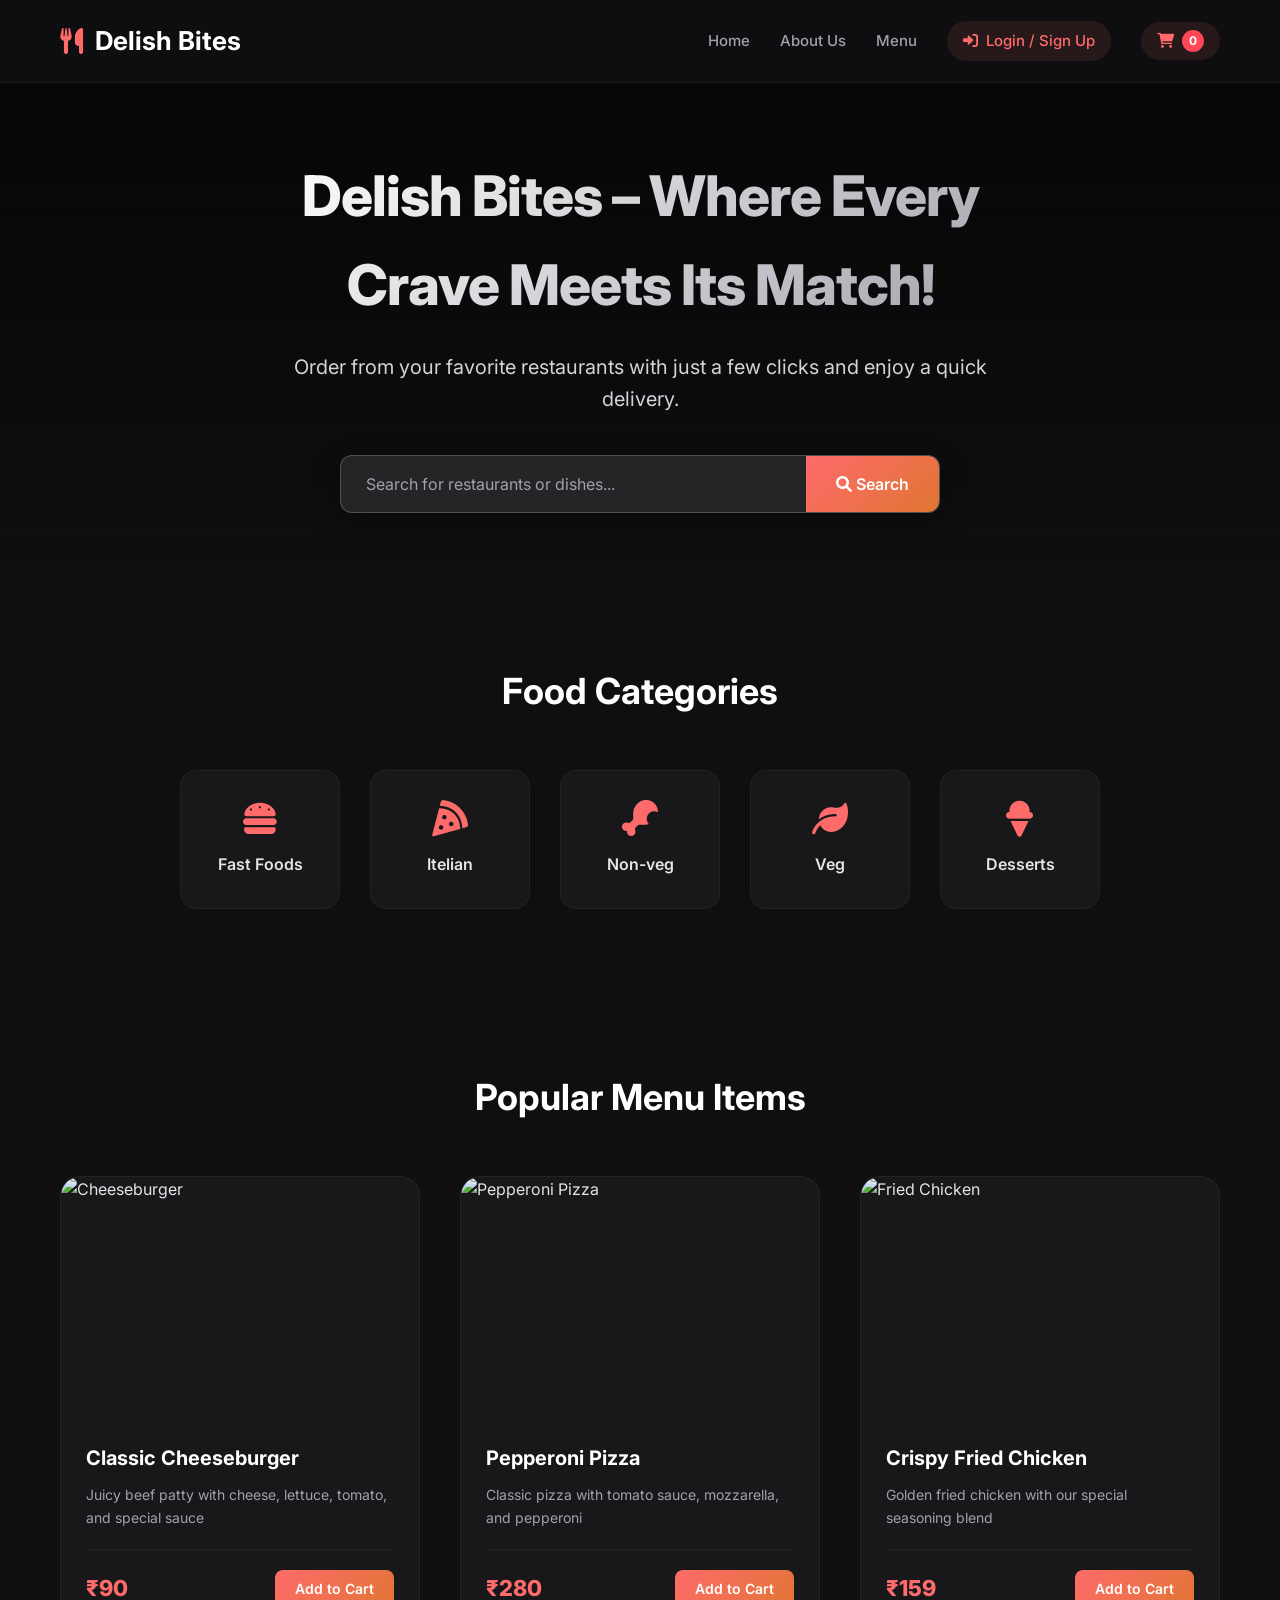
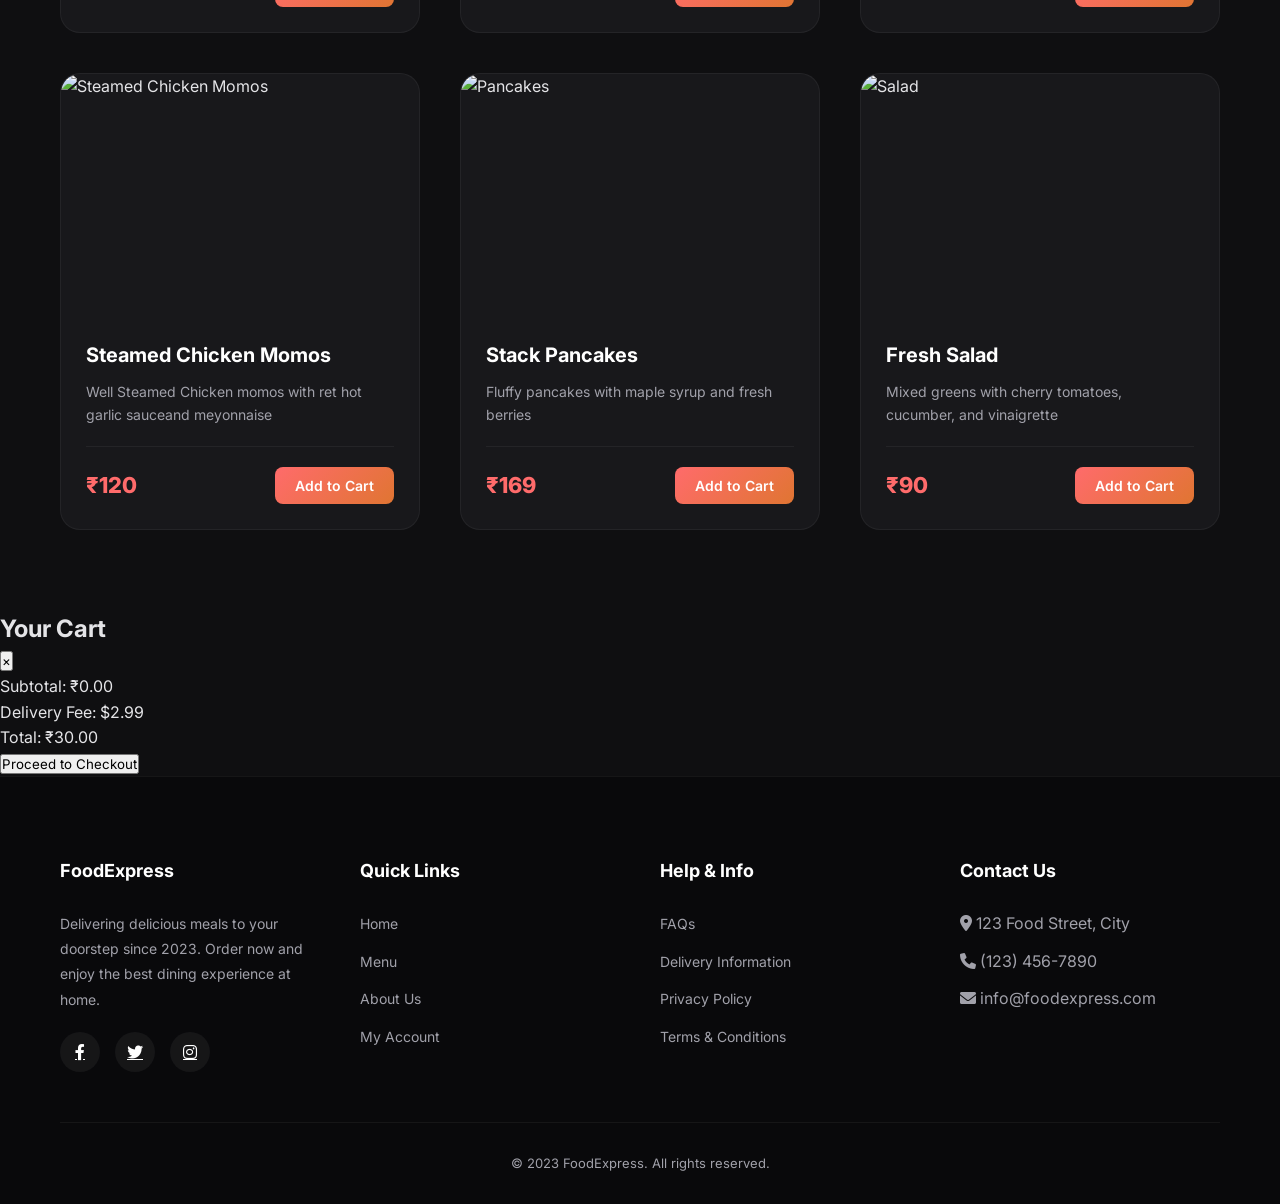
==== FoodDeliverySystem/index.html @ 758b2f8a "Add files via upload" ====
<!DOCTYPE html>
<html lang="en">
<head>
    <meta charset="UTF-8">
    <meta name="viewport" content="width=device-width, initial-scale=1.0">
    <title>Delish Bites – Where Every Crave Meets Its Match!</title>
    <link rel="stylesheet" href="https://cdnjs.cloudflare.com/ajax/libs/font-awesome/6.0.0-beta3/css/all.min.css">
    <link rel="stylesheet" href="styles.css">
</head>
<body>
    <!-- Header -->
    <header>
        <div class="container header-container">
            <div class="logo">
                <i class="fas fa-utensils"></i>
                <span>Delish Bites</span>
            </div>
            <nav>
                <ul>
                    <li><a href="index.html">Home</a></li>
                    <li><a href="home.html">About Us</a></li>
                    <li><a href="menu.html" class="active">Menu</a></li>
                    <li>
                        <a href="sign.html" class="cart-icon" id="cart-icon">
                            <i class="fas fa-user-alt"></i>        
                            Sign Up
                        </a>
                    </li>
                    <li>
                        <a href="cart.html" class="cart-icon" id="cart-icon">
                            <i class="fas fa-shopping-cart"></i>
                            <span class="cart-count" id="cart-count">0</span>
                        </a>
                    </li>
                </ul>
                
</nav>
        </div>
    </header>


    <section class="hero">
        <div class="container">
            <div class="hero-content">
                <h1>Delish Bites – Where Every Crave Meets Its Match!</h1>
                <p>Order from your favorite restaurants with just a few clicks and enjoy a quick delivery.</p>
                <div class="search-bar">
                    <input type="text" placeholder="Search for restaurants or dishes...">
                    <button><i class="fas fa-search"></i> Search</button>
                </div>
            </div>
        </div>
    </section>


    <section class="categories">
        <div class="container">
            <h2 class="section-title">Food Categories</h2>
            <div class="category-list">
                <div class="category-card">
                    <i class="fas fa-hamburger"></i>
                    <h3>Fast Foods</h3>
                </div>
                <div class="category-card">
                    <i class="fas fa-pizza-slice"></i>
                    <h3>Itelian</h3>
                </div>
                <div class="category-card">
                    <i class="fas fa-drumstick-bite"></i>
                    <h3>Non-veg</h3>
                </div>
                <div class="category-card">
                    <i class="fas fa-leaf"></i>
                    <h3>Veg</h3>
                </div>
                <div class="category-card">
                    <i class="fas fa-ice-cream"></i>
                    <h3>Desserts</h3>
                </div>
                
            </div>
        </div>
    </section>


    <section class="popular-items">
        <div class="container">
            <h2 class="section-title">Popular Menu Items</h2>
            <div class="food-grid">

                <div class="food-card">
                    <div class="food-img">
                        <img src="images/chickenburger.jpeg" alt="Cheeseburger">
                    </div>
                    <div class="food-info">
                        <h3>Classic Cheeseburger</h3>
                        <p>Juicy beef patty with cheese, lettuce, tomato, and special sauce</p>
                        <div class="food-price">
                            <span class="price">₹90</span>
                            <button class="add-to-cart" data-id="1" data-name="Classic Cheeseburger" data-price="90" data-img="images/chickenburger.jpeg">Add to Cart</button>
                        </div>
                    </div>
                </div>


                <div class="food-card">
                    <div class="food-img">
                        <img src="images/pizza.jpeg" alt="Pepperoni Pizza">
                    </div>
                    <div class="food-info">
                        <h3>Pepperoni Pizza</h3>
                        <p>Classic pizza with tomato sauce, mozzarella, and pepperoni</p>
                        <div class="food-price">
                            <span class="price">₹280</span>
                            <button class="add-to-cart" data-id="2" data-name="Pepperoni Pizza" data-price="280" data-img="images/pizza.jpeg">Add to Cart</button>
                        </div>
                    </div>
                </div>


                <div class="food-card">
                    <div class="food-img">
                        <img src="images/chicken.jpg" alt="Fried Chicken">
                    </div>
                    <div class="food-info">
                        <h3>Crispy Fried Chicken</h3>
                        <p>Golden fried chicken with our special seasoning blend</p>
                        <div class="food-price">
                            <span class="price">₹159</span>
                            <button class="add-to-cart" data-id="3" data-name="Crispy Fried Chicken" data-price="159" data-img="images/chicken.jpg">Add to Cart</button>
                        </div>
                    </div>
                </div>


                <div class="food-card">
                    <div class="food-img">
                        <img src="images/momo.jpg" alt="Steamed Chicken Momos">
                    </div>
                    <div class="food-info">
                        <h3>Steamed Chicken Momos</h3>
                        <p>Well Steamed Chicken momos with ret hot garlic sauceand meyonnaise</p>
                        <div class="food-price">
                            <span class="price">₹120</span>
                            <button class="add-to-cart" data-id="4" data-name="Steamed Chicken Momos" data-price="120" data-img="images/momo.jpg">Add to Cart</button>
                        </div>
                    </div>
                </div>


                <div class="food-card">
                    <div class="food-img">
                        <img src="images/pancake.jpeg" alt="Pancakes">
                    </div>
                    <div class="food-info">
                        <h3>Stack Pancakes</h3>
                        <p>Fluffy pancakes with maple syrup and fresh berries</p>
                        <div class="food-price">
                            <span class="price">₹169</span>
                            <button class="add-to-cart" data-id="5" data-name="Stack Pancakes" data-price="169" data-img="images/pancake.jpeg">Add to Cart</button>
                        </div>
                    </div>
                </div>


                <div class="food-card">
                    <div class="food-img">
                        <img src="images/salad.jpeg" alt="Salad">
                    </div>
                    <div class="food-info">
                        <h3>Fresh Salad</h3>
                        <p>Mixed greens with cherry tomatoes, cucumber, and vinaigrette</p>
                        <div class="food-price">
                            <span class="price">₹90</span>
                            <button class="add-to-cart" data-id="6" data-name="Fresh Salad" data-price="90" data-img="images/salad.jpeg">Add to Cart</button>
                        </div>
                    </div>
                </div>
            </div>
        </div>
    </section>

    <div class="cart-modal" id="cart-modal">
        <div class="cart-header">
            <h2>Your Cart</h2>
            <button class="close-cart" id="close-cart">&times;</button>
        </div>
        <div class="cart-items" id="cart-items">
        </div>
        <div class="cart-total">
            <div class="total-row">
                <span>Subtotal:</span>
                <span id="cart-subtotal">$0.00</span>
            </div>
            <div class="total-row">
                <span>Delivery Fee:</span>
                <span>$2.99</span>
            </div>
            <div class="total-row total">
                <span>Total:</span>
                <span id="cart-total">₹678</span>
            </div>
            <button class="checkout-btn">Proceed to Checkout</button>
        </div>
    </div>

    <footer>
        <div class="container">
            <div class="footer-content">
                <div class="footer-column">
                    <h3>FoodExpress</h3>
                    <p>Delivering delicious meals to your doorstep since 2023. Order now and enjoy the best dining experience at home.</p>
                    <div class="social-links">
                        <a href="#"><i class="fab fa-facebook-f"></i></a>
                        <a href="#"><i class="fab fa-twitter"></i></a>
                        <a href="#"><i class="fab fa-instagram"></i></a>
                    </div>
                </div>
                <div class="footer-column">
                    <h3>Quick Links</h3>
                    <ul>
                        <li><a href="index.html" target="_blank">Home</a></li>
                        <li><a href="menu.html" class="active" target="_blank">Menu</a></li>
                        <li><a href="home.html" target="_blank">About Us</a></li>
                        
                        <li><a href="#">My Account</a></li>
                    </ul>
                </div>
                <div class="footer-column">
                    <h3>Help & Info</h3>
                    <ul>
                        <li><a href="#">FAQs</a></li>
                        <li><a href="#">Delivery Information</a></li>
                        <li><a href="#">Privacy Policy</a></li>
                        <li><a href="#">Terms & Conditions</a></li>
                    </ul>
                </div>
                <div class="footer-column">
                    <h3>Contact Us</h3>
                    <ul>
                        <li><i class="fas fa-map-marker-alt"></i> 123 Food Street, City</li>
                        <li><i class="fas fa-phone"></i> (123) 456-7890</li>
                        <li><i class="fas fa-envelope"></i> info@foodexpress.com</li>
                    </ul>
                </div>
            </div>
            <div class="footer-bottom">
                <p>&copy; 2023 FoodExpress. All rights reserved.</p>
            </div>
        </div>
    </footer>

    <script src="script.js"></script>
    <script src="search.js"></script>
</body>
</html>
---- FoodDeliverySystem/styles.css ----
@import url('https://fonts.googleapis.com/css2?family=Inter:wght@300;400;500;600;700&display=swap');

* {
    margin: 0;
    padding: 0;
    box-sizing: border-box;
    font-family: 'Inter', sans-serif;
}

body {
    background-color: #0f0f11;
    color: #e4e4e7;
    overflow-x: hidden;
    line-height: 1.6;
}

.container {
    max-width: 1200px;
    margin: 0 auto;
    padding: 0 20px;
}

/* Header & Nav */
header {
    background: rgba(15, 15, 17, 0.85);
    backdrop-filter: blur(12px);
    -webkit-backdrop-filter: blur(12px);
    border-bottom: 1px solid rgba(255, 255, 255, 0.05);
    padding: 20px 0;
    position: sticky;
    top: 0;
    z-index: 1000;
}

.header-container {
    display: flex;
    justify-content: space-between;
    align-items: center;
}

.logo {
    font-size: 26px;
    font-weight: 700;
    color: #fff;
    display: flex;
    align-items: center;
}

.logo i {
    color: #ff6b6b;
    margin-right: 12px;
}

nav ul {
    display: flex;
    align-items: center;
    list-style: none;
}

nav ul li {
    margin-left: 30px;
}

nav ul li a {
    color: #a1a1aa;
    text-decoration: none;
    font-weight: 500;
    font-size: 15px;
    transition: all 0.3s ease;
    position: relative;
}

nav ul li a:hover, nav ul li a.active {
    color: #ff6b6b;
}

/* Cart Icon specifically */
.cart-icon {
    display: flex;
    align-items: center;
    gap: 8px;
    background: rgba(255, 107, 107, 0.1);
    padding: 8px 16px;
    border-radius: 20px;
    color: #ff6b6b;
    transition: all 0.3s ease;
}

.cart-icon:hover {
    background: #ff6b6b;
    color: #fff !important;
}

.cart-count {
    background-color: #ff4757;
    color: white;
    border-radius: 50%;
    width: 22px;
    height: 22px;
    display: inline-flex;
    justify-content: center;
    align-items: center;
    font-size: 12px;
    font-weight: 700;
}

/* Hero Section */
.hero {
    position: relative;
    height: 500px;
    display: flex;
    align-items: center;
    text-align: center;
    color: white;
    background: linear-gradient(180deg, rgba(15,15,17,0) 0%, #0f0f11 100%),
                linear-gradient(rgba(0,0,0,0.6), rgba(0,0,0,0.6)), 
                url('https://images.unsplash.com/photo-1504674900247-0877df9cc836?q=80&w=2070&auto=format&fit=crop');
    background-size: cover;
    background-position: center;
    border-bottom: 1px solid rgba(255,255,255,0.05);
}

.hero-content {
    max-width: 800px;
    margin: 0 auto;
    padding: 0 20px;
}

.hero h1 {
    font-size: 56px;
    font-weight: 800;
    margin-bottom: 20px;
    letter-spacing: -1px;
    background: linear-gradient(135deg, #fff, #a1a1aa);
    -webkit-background-clip: text;
    -webkit-text-fill-color: transparent;
}

.hero p {
    font-size: 20px;
    color: #d4d4d8;
    margin-bottom: 40px;
}

/* Search Bar */
.search-bar {
    display: flex;
    max-width: 600px;
    margin: 0 auto;
    background: rgba(255, 255, 255, 0.1);
    backdrop-filter: blur(10px);
    border: 1px solid rgba(255, 255, 255, 0.2);
    border-radius: 12px;
    overflow: hidden;
    box-shadow: 0 10px 30px rgba(0,0,0,0.3);
}

.search-bar input {
    flex: 1;
    padding: 18px 25px;
    border: none;
    background: transparent;
    color: #fff;
    font-size: 16px;
}

.search-bar input::placeholder {
    color: #a1a1aa;
}

.search-bar input:focus {
    outline: none;
}

.search-bar button {
    background: linear-gradient(135deg, #ff6b6b, #e07532);
    color: white;
    border: none;
    padding: 0 30px;
    font-size: 16px;
    font-weight: 600;
    cursor: pointer;
    transition: all 0.3s ease;
}

.search-bar button:hover {
    filter: brightness(1.1);
}

/* Generic Sections */
.categories, .popular-items {
    padding: 80px 0;
}

.section-title {
    text-align: center;
    margin-bottom: 50px;
    font-size: 36px;
    font-weight: 700;
    color: #fff;
}

/* Categories List */
.category-list {
    display: flex;
    justify-content: center;
    flex-wrap: wrap;
    gap: 30px;
}

.category-card {
    background: rgba(30, 30, 34, 0.6);
    backdrop-filter: blur(10px);
    border: 1px solid rgba(255, 255, 255, 0.05);
    border-radius: 16px;
    padding: 30px 20px;
    text-align: center;
    width: 160px;
    cursor: pointer;
    transition: all 0.3s cubic-bezier(0.4, 0, 0.2, 1);
}

.category-card:hover {
    transform: translateY(-10px);
    box-shadow: 0 20px 40px rgba(0, 0, 0, 0.4);
    border-color: rgba(255, 107, 107, 0.3);
    background: rgba(40, 40, 45, 0.8);
}

.category-card i {
    font-size: 36px;
    color: #ff6b6b;
    margin-bottom: 15px;
    transition: transform 0.3s;
}

.category-card:hover i {
    transform: scale(1.1);
}

.category-card h3 {
    font-size: 16px;
    font-weight: 600;
    color: #e4e4e7;
}

/* Food Grid Items */
.food-grid {
    display: grid;
    grid-template-columns: repeat(auto-fill, minmax(320px, 1fr));
    gap: 40px;
}

.food-card {
    background: #18181b;
    border-radius: 20px;
    overflow: hidden;
    border: 1px solid rgba(255, 255, 255, 0.05);
    transition: all 0.4s ease;
}

.food-card:hover {
    transform: translateY(-8px);
    box-shadow: 0 20px 40px rgba(0, 0, 0, 0.5);
    border-color: rgba(255, 107, 107, 0.2);
}

.food-img {
    height: 240px;
    overflow: hidden;
    position: relative;
}

.food-img img {
    width: 100%;
    height: 100%;
    object-fit: cover;
    transition: transform 0.6s cubic-bezier(0.16, 1, 0.3, 1);
}

.food-card:hover .food-img img {
    transform: scale(1.08);
}

.food-info {
    padding: 25px;
}

.food-info h3 {
    font-size: 20px;
    font-weight: 700;
    margin-bottom: 10px;
    color: #fff;
}

.food-info p {
    color: #a1a1aa;
    font-size: 14px;
    margin-bottom: 20px;
    min-height: 42px;
}

.food-price {
    display: flex;
    justify-content: space-between;
    align-items: center;
    border-top: 1px solid rgba(255, 255, 255, 0.05);
    padding-top: 20px;
}

.price {
    font-weight: 800;
    color: #ff6b6b;
    font-size: 22px;
}

.add-to-cart {
    background: linear-gradient(135deg, #ff6b6b, #e07532);
    color: white;
    border: none;
    padding: 10px 20px;
    border-radius: 8px;
    font-weight: 600;
    font-size: 14px;
    cursor: pointer;
    transition: all 0.3s;
}

.add-to-cart:hover {
    box-shadow: 0 4px 15px rgba(255, 107, 107, 0.4);
    transform: translateY(-2px);
}

/* Cart Modal Placeholder fix (if left in HTML) and Footer */
footer {
    background: #09090b;
    color: #a1a1aa;
    padding: 80px 0 30px;
    border-top: 1px solid rgba(255, 255, 255, 0.05);
}

.footer-content {
    display: grid;
    grid-template-columns: repeat(auto-fit, minmax(200px, 1fr));
    gap: 40px;
    margin-bottom: 50px;
}

.footer-column h3 {
    color: #fff;
    font-size: 18px;
    font-weight: 700;
    margin-bottom: 25px;
}

.footer-column p {
    font-size: 14px;
    line-height: 1.8;
}

.footer-column ul {
    list-style: none;
}

.footer-column ul li {
    margin-bottom: 12px;
}

.footer-column ul li a {
    color: #a1a1aa;
    text-decoration: none;
    transition: color 0.3s;
    font-size: 14px;
}

.footer-column ul li a:hover {
    color: #ff6b6b;
}

.social-links {
    display: flex;
    gap: 15px;
    margin-top: 20px;
}

.social-links a {
    width: 40px;
    height: 40px;
    display: flex;
    justify-content: center;
    align-items: center;
    background: rgba(255,255,255,0.05);
    border-radius: 50%;
    color: #fff;
    transition: all 0.3s ease;
}

.social-links a:hover {
    background: #ff6b6b;
    transform: translateY(-3px);
}

.footer-bottom {
    text-align: center;
    padding-top: 30px;
    border-top: 1px solid rgba(255, 255, 255, 0.05);
    font-size: 13px;
}

/* Animations */
@keyframes fadeIn {
    from { opacity: 0; transform: translateY(20px); }
    to { opacity: 1; transform: translateY(0); }
}

.food-card, .category-card {
    animation: fadeIn 0.6s ease;
    animation-fill-mode: both;
}

.food-card:nth-child(1) { animation-delay: 0.1s; }
.food-card:nth-child(2) { animation-delay: 0.2s; }
.food-card:nth-child(3) { animation-delay: 0.3s; }
.food-card:nth-child(4) { animation-delay: 0.4s; }
.food-card:nth-child(5) { animation-delay: 0.5s; }
.food-card:nth-child(6) { animation-delay: 0.6s; }
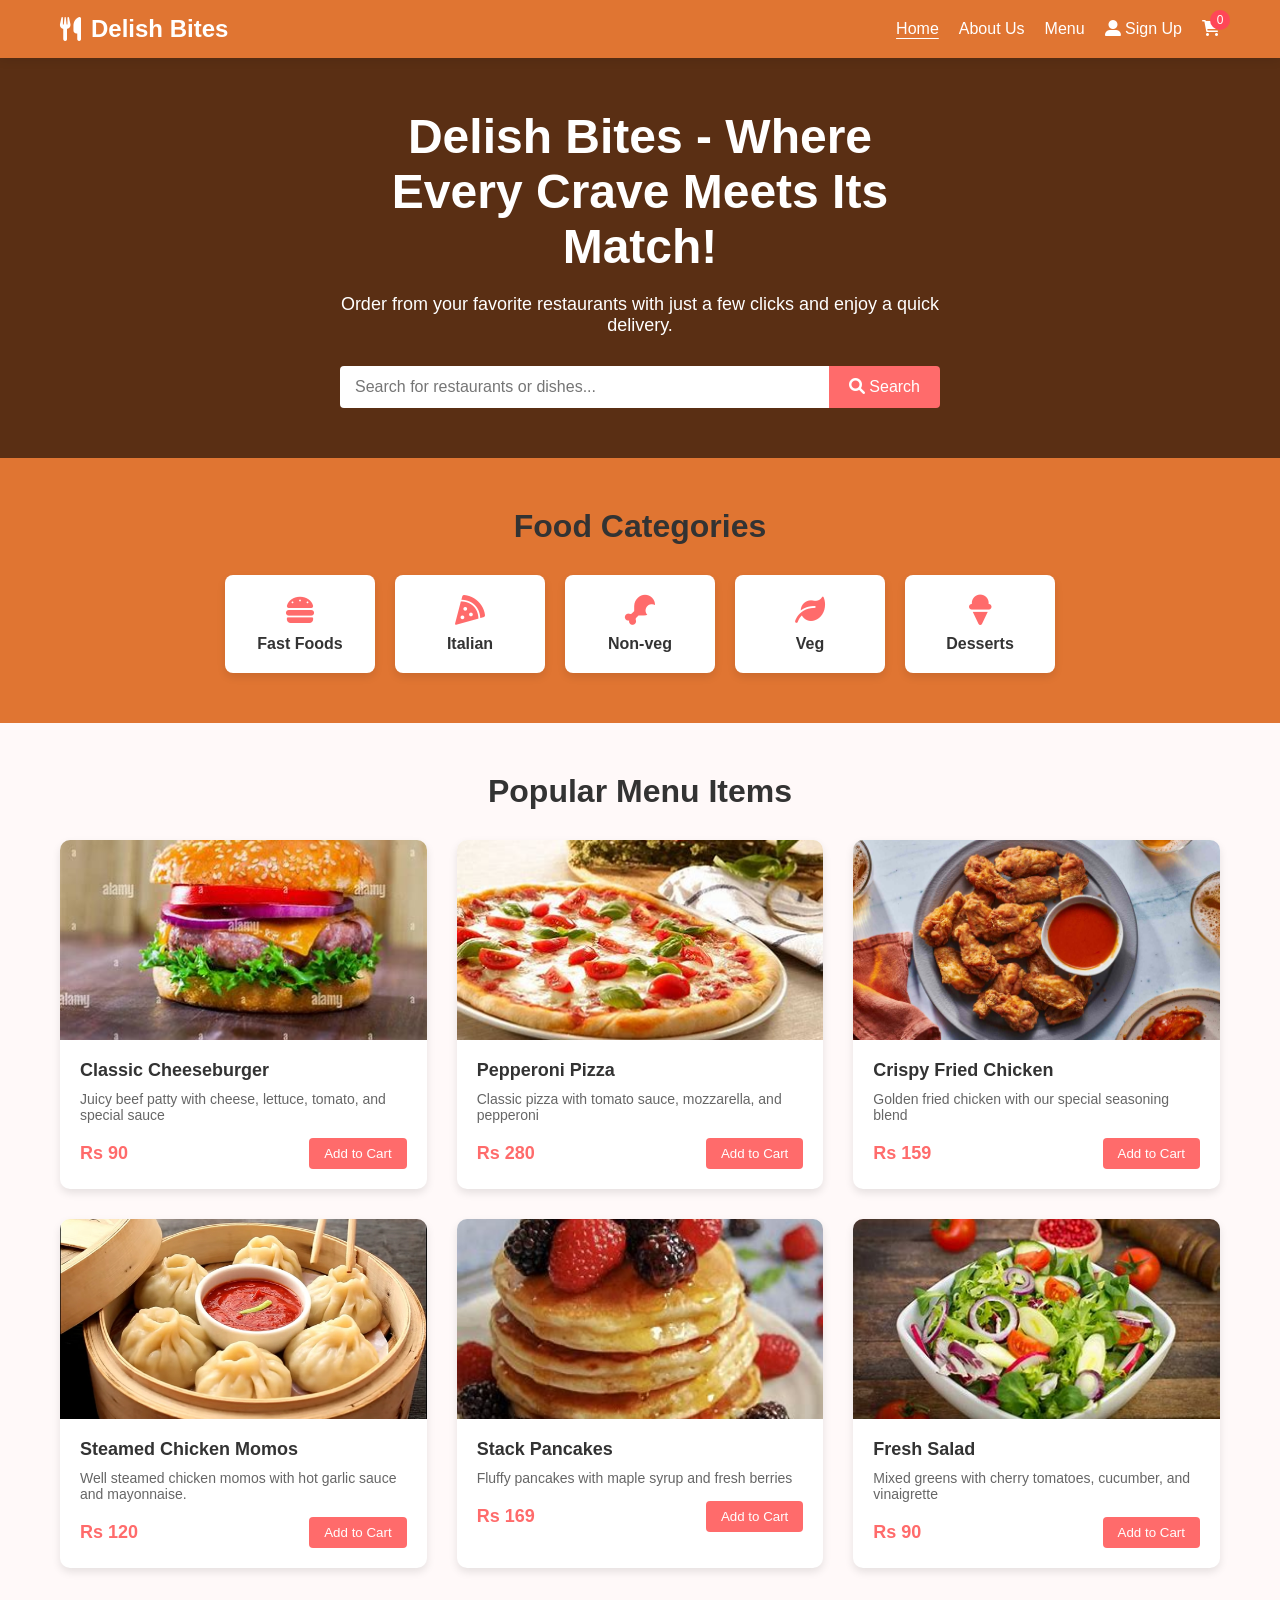
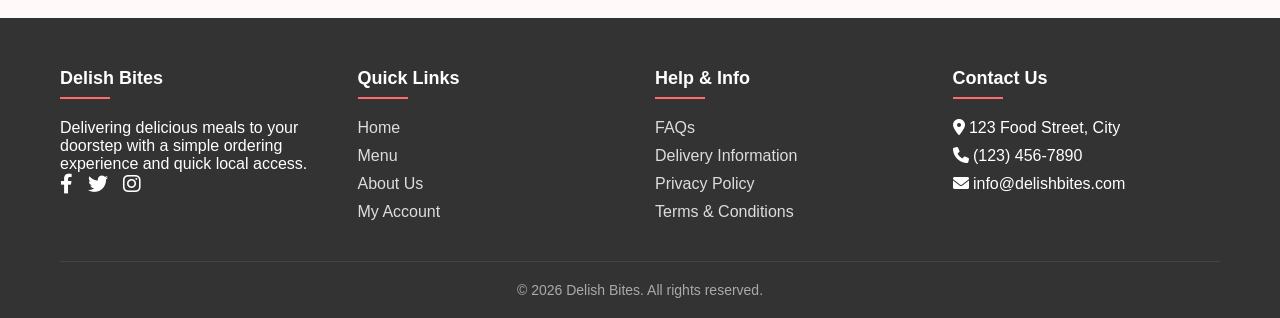
==== commit f3e815c6: "Converted submodule to normal folder" ====
--- a/FoodDeliverySystem/index.html
+++ b/FoodDeliverySystem/index.html
@@ -1,256 +1,238 @@
-<!DOCTYPE html>
-<html lang="en">
-<head>
-    <meta charset="UTF-8">
-    <meta name="viewport" content="width=device-width, initial-scale=1.0">
-    <title>Delish Bites – Where Every Crave Meets Its Match!</title>
-    <link rel="stylesheet" href="https://cdnjs.cloudflare.com/ajax/libs/font-awesome/6.0.0-beta3/css/all.min.css">
-    <link rel="stylesheet" href="styles.css">
-</head>
-<body>
-    <!-- Header -->
-    <header>
-        <div class="container header-container">
-            <div class="logo">
-                <i class="fas fa-utensils"></i>
-                <span>Delish Bites</span>
-            </div>
-            <nav>
-                <ul>
-                    <li><a href="index.html">Home</a></li>
-                    <li><a href="home.html">About Us</a></li>
-                    <li><a href="menu.html" class="active">Menu</a></li>
-                    <li>
-                        <a href="sign.html" class="cart-icon" id="cart-icon">
-                            <i class="fas fa-user-alt"></i>        
-                            Sign Up
-                        </a>
-                    </li>
-                    <li>
-                        <a href="cart.html" class="cart-icon" id="cart-icon">
-                            <i class="fas fa-shopping-cart"></i>
-                            <span class="cart-count" id="cart-count">0</span>
-                        </a>
-                    </li>
-                </ul>
-                
-</nav>
-        </div>
-    </header>
-
-
-    <section class="hero">
-        <div class="container">
-            <div class="hero-content">
-                <h1>Delish Bites – Where Every Crave Meets Its Match!</h1>
-                <p>Order from your favorite restaurants with just a few clicks and enjoy a quick delivery.</p>
-                <div class="search-bar">
-                    <input type="text" placeholder="Search for restaurants or dishes...">
-                    <button><i class="fas fa-search"></i> Search</button>
-                </div>
-            </div>
-        </div>
-    </section>
-
-
-    <section class="categories">
-        <div class="container">
-            <h2 class="section-title">Food Categories</h2>
-            <div class="category-list">
-                <div class="category-card">
-                    <i class="fas fa-hamburger"></i>
-                    <h3>Fast Foods</h3>
-                </div>
-                <div class="category-card">
-                    <i class="fas fa-pizza-slice"></i>
-                    <h3>Itelian</h3>
-                </div>
-                <div class="category-card">
-                    <i class="fas fa-drumstick-bite"></i>
-                    <h3>Non-veg</h3>
-                </div>
-                <div class="category-card">
-                    <i class="fas fa-leaf"></i>
-                    <h3>Veg</h3>
-                </div>
-                <div class="category-card">
-                    <i class="fas fa-ice-cream"></i>
-                    <h3>Desserts</h3>
-                </div>
-                
-            </div>
-        </div>
-    </section>
-
-
-    <section class="popular-items">
-        <div class="container">
-            <h2 class="section-title">Popular Menu Items</h2>
-            <div class="food-grid">
-
-                <div class="food-card">
-                    <div class="food-img">
-                        <img src="images/chickenburger.jpeg" alt="Cheeseburger">
-                    </div>
-                    <div class="food-info">
-                        <h3>Classic Cheeseburger</h3>
-                        <p>Juicy beef patty with cheese, lettuce, tomato, and special sauce</p>
-                        <div class="food-price">
-                            <span class="price">₹90</span>
-                            <button class="add-to-cart" data-id="1" data-name="Classic Cheeseburger" data-price="90" data-img="images/chickenburger.jpeg">Add to Cart</button>
-                        </div>
-                    </div>
-                </div>
-
-
-                <div class="food-card">
-                    <div class="food-img">
-                        <img src="images/pizza.jpeg" alt="Pepperoni Pizza">
-                    </div>
-                    <div class="food-info">
-                        <h3>Pepperoni Pizza</h3>
-                        <p>Classic pizza with tomato sauce, mozzarella, and pepperoni</p>
-                        <div class="food-price">
-                            <span class="price">₹280</span>
-                            <button class="add-to-cart" data-id="2" data-name="Pepperoni Pizza" data-price="280" data-img="images/pizza.jpeg">Add to Cart</button>
-                        </div>
-                    </div>
-                </div>
-
-
-                <div class="food-card">
-                    <div class="food-img">
-                        <img src="images/chicken.jpg" alt="Fried Chicken">
-                    </div>
-                    <div class="food-info">
-                        <h3>Crispy Fried Chicken</h3>
-                        <p>Golden fried chicken with our special seasoning blend</p>
-                        <div class="food-price">
-                            <span class="price">₹159</span>
-                            <button class="add-to-cart" data-id="3" data-name="Crispy Fried Chicken" data-price="159" data-img="images/chicken.jpg">Add to Cart</button>
-                        </div>
-                    </div>
-                </div>
-
-
-                <div class="food-card">
-                    <div class="food-img">
-                        <img src="images/momo.jpg" alt="Steamed Chicken Momos">
-                    </div>
-                    <div class="food-info">
-                        <h3>Steamed Chicken Momos</h3>
-                        <p>Well Steamed Chicken momos with ret hot garlic sauceand meyonnaise</p>
-                        <div class="food-price">
-                            <span class="price">₹120</span>
-                            <button class="add-to-cart" data-id="4" data-name="Steamed Chicken Momos" data-price="120" data-img="images/momo.jpg">Add to Cart</button>
-                        </div>
-                    </div>
-                </div>
-
-
-                <div class="food-card">
-                    <div class="food-img">
-                        <img src="images/pancake.jpeg" alt="Pancakes">
-                    </div>
-                    <div class="food-info">
-                        <h3>Stack Pancakes</h3>
-                        <p>Fluffy pancakes with maple syrup and fresh berries</p>
-                        <div class="food-price">
-                            <span class="price">₹169</span>
-                            <button class="add-to-cart" data-id="5" data-name="Stack Pancakes" data-price="169" data-img="images/pancake.jpeg">Add to Cart</button>
-                        </div>
-                    </div>
-                </div>
-
-
-                <div class="food-card">
-                    <div class="food-img">
-                        <img src="images/salad.jpeg" alt="Salad">
-                    </div>
-                    <div class="food-info">
-                        <h3>Fresh Salad</h3>
-                        <p>Mixed greens with cherry tomatoes, cucumber, and vinaigrette</p>
-                        <div class="food-price">
-                            <span class="price">₹90</span>
-                            <button class="add-to-cart" data-id="6" data-name="Fresh Salad" data-price="90" data-img="images/salad.jpeg">Add to Cart</button>
-                        </div>
-                    </div>
-                </div>
-            </div>
-        </div>
-    </section>
-
-    <div class="cart-modal" id="cart-modal">
-        <div class="cart-header">
-            <h2>Your Cart</h2>
-            <button class="close-cart" id="close-cart">&times;</button>
-        </div>
-        <div class="cart-items" id="cart-items">
-        </div>
-        <div class="cart-total">
-            <div class="total-row">
-                <span>Subtotal:</span>
-                <span id="cart-subtotal">$0.00</span>
-            </div>
-            <div class="total-row">
-                <span>Delivery Fee:</span>
-                <span>$2.99</span>
-            </div>
-            <div class="total-row total">
-                <span>Total:</span>
-                <span id="cart-total">₹678</span>
-            </div>
-            <button class="checkout-btn">Proceed to Checkout</button>
-        </div>
-    </div>
-
-    <footer>
-        <div class="container">
-            <div class="footer-content">
-                <div class="footer-column">
-                    <h3>FoodExpress</h3>
-                    <p>Delivering delicious meals to your doorstep since 2023. Order now and enjoy the best dining experience at home.</p>
-                    <div class="social-links">
-                        <a href="#"><i class="fab fa-facebook-f"></i></a>
-                        <a href="#"><i class="fab fa-twitter"></i></a>
-                        <a href="#"><i class="fab fa-instagram"></i></a>
-                    </div>
-                </div>
-                <div class="footer-column">
-                    <h3>Quick Links</h3>
-                    <ul>
-                        <li><a href="index.html" target="_blank">Home</a></li>
-                        <li><a href="menu.html" class="active" target="_blank">Menu</a></li>
-                        <li><a href="home.html" target="_blank">About Us</a></li>
-                        
-                        <li><a href="#">My Account</a></li>
-                    </ul>
-                </div>
-                <div class="footer-column">
-                    <h3>Help & Info</h3>
-                    <ul>
-                        <li><a href="#">FAQs</a></li>
-                        <li><a href="#">Delivery Information</a></li>
-                        <li><a href="#">Privacy Policy</a></li>
-                        <li><a href="#">Terms & Conditions</a></li>
-                    </ul>
-                </div>
-                <div class="footer-column">
-                    <h3>Contact Us</h3>
-                    <ul>
-                        <li><i class="fas fa-map-marker-alt"></i> 123 Food Street, City</li>
-                        <li><i class="fas fa-phone"></i> (123) 456-7890</li>
-                        <li><i class="fas fa-envelope"></i> info@foodexpress.com</li>
-                    </ul>
-                </div>
-            </div>
-            <div class="footer-bottom">
-                <p>&copy; 2023 FoodExpress. All rights reserved.</p>
-            </div>
-        </div>
-    </footer>
-
-    <script src="script.js"></script>
-    <script src="search.js"></script>
-</body>
-</html>+<!DOCTYPE html>
+<html lang="en">
+<head>
+    <meta charset="UTF-8">
+    <meta name="viewport" content="width=device-width, initial-scale=1.0">
+    <title>Delish Bites - Where Every Crave Meets Its Match!</title>
+    <link rel="stylesheet" href="https://cdnjs.cloudflare.com/ajax/libs/font-awesome/6.0.0-beta3/css/all.min.css">
+    <link rel="stylesheet" href="styles.css">
+</head>
+<body>
+    <header>
+        <div class="container header-container">
+            <div class="logo">
+                <i class="fas fa-utensils"></i>
+                <span>Delish Bites</span>
+            </div>
+            <nav>
+                <ul>
+                    <li><a data-route="home">Home</a></li>
+                    <li><a data-route="about">About Us</a></li>
+                    <li><a data-route="menu" class="active">Menu</a></li>
+                    <li>
+                        <a data-route="signup" class="cart-icon">
+                            <i class="fas fa-user-alt"></i>
+                            Sign Up
+                        </a>
+                    </li>
+                    <li>
+                        <a data-route="cart" class="cart-icon">
+                            <i class="fas fa-shopping-cart"></i>
+                            <span class="cart-count">0</span>
+                        </a>
+                    </li>
+                </ul>
+            </nav>
+        </div>
+    </header>
+
+    <section class="hero">
+        <div class="container">
+            <div class="hero-content">
+                <h1>Delish Bites - Where Every Crave Meets Its Match!</h1>
+                <p>Order from your favorite restaurants with just a few clicks and enjoy a quick delivery.</p>
+                <div class="search-bar">
+                    <input type="text" placeholder="Search for restaurants or dishes...">
+                    <button><i class="fas fa-search"></i> Search</button>
+                </div>
+            </div>
+        </div>
+    </section>
+
+    <section class="categories">
+        <div class="container">
+            <h2 class="section-title">Food Categories</h2>
+            <div class="category-list">
+                <div class="category-card">
+                    <i class="fas fa-hamburger"></i>
+                    <h3>Fast Foods</h3>
+                </div>
+                <div class="category-card">
+                    <i class="fas fa-pizza-slice"></i>
+                    <h3>Italian</h3>
+                </div>
+                <div class="category-card">
+                    <i class="fas fa-drumstick-bite"></i>
+                    <h3>Non-veg</h3>
+                </div>
+                <div class="category-card">
+                    <i class="fas fa-leaf"></i>
+                    <h3>Veg</h3>
+                </div>
+                <div class="category-card">
+                    <i class="fas fa-ice-cream"></i>
+                    <h3>Desserts</h3>
+                </div>
+            </div>
+        </div>
+    </section>
+
+    <section class="popular-items">
+        <div class="container">
+            <h2 class="section-title">Popular Menu Items</h2>
+            <div class="food-grid">
+                <div class="food-card">
+                    <div class="food-img">
+                        <img src="images/chickenburger.jpeg" alt="Cheeseburger">
+                    </div>
+                    <div class="food-info">
+                        <h3>Classic Cheeseburger</h3>
+                        <p>Juicy beef patty with cheese, lettuce, tomato, and special sauce</p>
+                        <div class="food-price">
+                            <span class="price">Rs 90</span>
+                            <button class="add-to-cart" data-id="1" data-name="Classic Cheeseburger" data-price="90" data-img="images/chickenburger.jpeg">Add to Cart</button>
+                        </div>
+                    </div>
+                </div>
+                <div class="food-card">
+                    <div class="food-img">
+                        <img src="images/pizza.jpeg" alt="Pepperoni Pizza">
+                    </div>
+                    <div class="food-info">
+                        <h3>Pepperoni Pizza</h3>
+                        <p>Classic pizza with tomato sauce, mozzarella, and pepperoni</p>
+                        <div class="food-price">
+                            <span class="price">Rs 280</span>
+                            <button class="add-to-cart" data-id="2" data-name="Pepperoni Pizza" data-price="280" data-img="images/pizza.jpeg">Add to Cart</button>
+                        </div>
+                    </div>
+                </div>
+                <div class="food-card">
+                    <div class="food-img">
+                        <img src="images/chicken.jpg" alt="Fried Chicken">
+                    </div>
+                    <div class="food-info">
+                        <h3>Crispy Fried Chicken</h3>
+                        <p>Golden fried chicken with our special seasoning blend</p>
+                        <div class="food-price">
+                            <span class="price">Rs 159</span>
+                            <button class="add-to-cart" data-id="3" data-name="Crispy Fried Chicken" data-price="159" data-img="images/chicken.jpg">Add to Cart</button>
+                        </div>
+                    </div>
+                </div>
+                <div class="food-card">
+                    <div class="food-img">
+                        <img src="images/momo.jpg" alt="Steamed Chicken Momos">
+                    </div>
+                    <div class="food-info">
+                        <h3>Steamed Chicken Momos</h3>
+                        <p>Well steamed chicken momos with hot garlic sauce and mayonnaise.</p>
+                        <div class="food-price">
+                            <span class="price">Rs 120</span>
+                            <button class="add-to-cart" data-id="4" data-name="Steamed Chicken Momos" data-price="120" data-img="images/momo.jpg">Add to Cart</button>
+                        </div>
+                    </div>
+                </div>
+                <div class="food-card">
+                    <div class="food-img">
+                        <img src="images/pancake.jpeg" alt="Pancakes">
+                    </div>
+                    <div class="food-info">
+                        <h3>Stack Pancakes</h3>
+                        <p>Fluffy pancakes with maple syrup and fresh berries</p>
+                        <div class="food-price">
+                            <span class="price">Rs 169</span>
+                            <button class="add-to-cart" data-id="5" data-name="Stack Pancakes" data-price="169" data-img="images/pancake.jpeg">Add to Cart</button>
+                        </div>
+                    </div>
+                </div>
+                <div class="food-card">
+                    <div class="food-img">
+                        <img src="images/salad.jpeg" alt="Salad">
+                    </div>
+                    <div class="food-info">
+                        <h3>Fresh Salad</h3>
+                        <p>Mixed greens with cherry tomatoes, cucumber, and vinaigrette</p>
+                        <div class="food-price">
+                            <span class="price">Rs 90</span>
+                            <button class="add-to-cart" data-id="6" data-name="Fresh Salad" data-price="90" data-img="images/salad.jpeg">Add to Cart</button>
+                        </div>
+                    </div>
+                </div>
+            </div>
+        </div>
+    </section>
+
+    <div class="cart-modal" id="cart-modal">
+        <div class="cart-header">
+            <h2>Your Cart</h2>
+            <button class="close-cart" id="close-cart">&times;</button>
+        </div>
+        <div class="cart-items" id="cart-items"></div>
+        <div class="cart-total">
+            <div class="total-row">
+                <span>Subtotal:</span>
+                <span id="cart-subtotal">Rs 0.00</span>
+            </div>
+            <div class="total-row">
+                <span>Delivery Fee:</span>
+                <span>Rs 30.00</span>
+            </div>
+            <div class="total-row total">
+                <span>Total:</span>
+                <span id="cart-total">Rs 0.00</span>
+            </div>
+            <button class="checkout-btn" type="button">Proceed to Checkout</button>
+        </div>
+    </div>
+
+    <footer>
+        <div class="container">
+            <div class="footer-content">
+                <div class="footer-column">
+                    <h3>Delish Bites</h3>
+                    <p>Delivering delicious meals to your doorstep with a simple ordering experience and quick local access.</p>
+                    <div class="social-links">
+                        <a href="#"><i class="fab fa-facebook-f"></i></a>
+                        <a href="#"><i class="fab fa-twitter"></i></a>
+                        <a href="#"><i class="fab fa-instagram"></i></a>
+                    </div>
+                </div>
+                <div class="footer-column">
+                    <h3>Quick Links</h3>
+                    <ul>
+                        <li><a data-route="home">Home</a></li>
+                        <li><a data-route="menu">Menu</a></li>
+                        <li><a data-route="about">About Us</a></li>
+                        <li><a data-route="signup">My Account</a></li>
+                    </ul>
+                </div>
+                <div class="footer-column">
+                    <h3>Help & Info</h3>
+                    <ul>
+                        <li><a href="#">FAQs</a></li>
+                        <li><a href="#">Delivery Information</a></li>
+                        <li><a href="#">Privacy Policy</a></li>
+                        <li><a href="#">Terms & Conditions</a></li>
+                    </ul>
+                </div>
+                <div class="footer-column">
+                    <h3>Contact Us</h3>
+                    <ul>
+                        <li><i class="fas fa-map-marker-alt"></i> 123 Food Street, City</li>
+                        <li><i class="fas fa-phone"></i> (123) 456-7890</li>
+                        <li><i class="fas fa-envelope"></i> info@delishbites.com</li>
+                    </ul>
+                </div>
+            </div>
+            <div class="footer-bottom">
+                <p>&copy; 2026 Delish Bites. All rights reserved.</p>
+            </div>
+        </div>
+    </footer>
+
+    <script src="site-config.js"></script>
+    <script src="script.js"></script>
+    <script src="search.js"></script>
+</body>
+</html>
--- a/FoodDeliverySystem/styles.css
+++ b/FoodDeliverySystem/styles.css
@@ -1,17 +1,13 @@
-@import url('https://fonts.googleapis.com/css2?family=Inter:wght@300;400;500;600;700&display=swap');
-
 * {
     margin: 0;
     padding: 0;
     box-sizing: border-box;
-    font-family: 'Inter', sans-serif;
+    font-family: 'Segoe UI', Tahoma, Geneva, Verdana, sans-serif;
 }
 
 body {
-    background-color: #0f0f11;
-    color: #e4e4e7;
-    overflow-x: hidden;
-    line-height: 1.6;
+    background-color: #e07532;
+    color: #333;
 }
 
 .container {
@@ -20,16 +16,15 @@
     padding: 0 20px;
 }
 
-/* Header & Nav */
+
 header {
-    background: rgba(15, 15, 17, 0.85);
-    backdrop-filter: blur(12px);
-    -webkit-backdrop-filter: blur(12px);
-    border-bottom: 1px solid rgba(255, 255, 255, 0.05);
-    padding: 20px 0;
+    background-color: #e07532;
+    color: white;
+    padding: 15px 0;
+    box-shadow: 0 2px 10px rgba(0, 0, 0, 0.1);
     position: sticky;
     top: 0;
-    z-index: 1000;
+    z-index: 100;
 }
 
 .header-container {
@@ -39,323 +34,417 @@
 }
 
 .logo {
-    font-size: 26px;
-    font-weight: 700;
-    color: #fff;
+    font-size: 24px;
+    font-weight: bold;
     display: flex;
     align-items: center;
 }
 
 .logo i {
-    color: #ff6b6b;
-    margin-right: 12px;
+    margin-right: 10px;
 }
 
 nav ul {
     display: flex;
-    align-items: center;
     list-style: none;
 }
 
 nav ul li {
-    margin-left: 30px;
+    margin-left: 20px;
 }
 
 nav ul li a {
-    color: #a1a1aa;
+    color: white;
     text-decoration: none;
     font-weight: 500;
-    font-size: 15px;
-    transition: all 0.3s ease;
+    transition: color 0.3s;
+}
+
+nav ul li a:hover {
+    color: #f8f9fa;
+}
+
+nav ul li a.active {
+    text-decoration: underline;
+    text-underline-offset: 4px;
+}
+
+.cart-icon {
     position: relative;
-}
-
-nav ul li a:hover, nav ul li a.active {
-    color: #ff6b6b;
-}
-
-/* Cart Icon specifically */
-.cart-icon {
-    display: flex;
-    align-items: center;
-    gap: 8px;
-    background: rgba(255, 107, 107, 0.1);
-    padding: 8px 16px;
-    border-radius: 20px;
-    color: #ff6b6b;
-    transition: all 0.3s ease;
-}
-
-.cart-icon:hover {
-    background: #ff6b6b;
-    color: #fff !important;
+    cursor: pointer;
 }
 
 .cart-count {
+    position: absolute;
+    top: -10px;
+    right: -10px;
     background-color: #ff4757;
     color: white;
     border-radius: 50%;
-    width: 22px;
-    height: 22px;
-    display: inline-flex;
+    width: 20px;
+    height: 20px;
+    display: flex;
     justify-content: center;
     align-items: center;
     font-size: 12px;
-    font-weight: 700;
-}
-
-/* Hero Section */
+}
+
+
 .hero {
-    position: relative;
-    height: 500px;
-    display: flex;
-    align-items: center;
-    text-align: center;
-    color: white;
-    background: linear-gradient(180deg, rgba(15,15,17,0) 0%, #0f0f11 100%),
-                linear-gradient(rgba(0,0,0,0.6), rgba(0,0,0,0.6)), 
-                url('https://images.unsplash.com/photo-1504674900247-0877df9cc836?q=80&w=2070&auto=format&fit=crop');
+    background: linear-gradient(rgba(0, 0, 0, 0.6), rgba(0, 0, 0, 0.6)), url('https://th.bing.com/th/id/OIP.AIrPEBqo8Jf8zRuOai7XqAHaEJ?w=292&h=180&c=7&r=0&o=5&dpr=1.5&pid=1.7');
     background-size: cover;
     background-position: center;
-    border-bottom: 1px solid rgba(255,255,255,0.05);
+    height: 400px;
+    display: flex;
+    align-items: center;
+    text-align: center;
+    color: white;
 }
 
 .hero-content {
-    max-width: 800px;
-    margin: 0 auto;
-    padding: 0 20px;
-}
-
-.hero h1 {
-    font-size: 56px;
-    font-weight: 800;
-    margin-bottom: 20px;
-    letter-spacing: -1px;
-    background: linear-gradient(135deg, #fff, #a1a1aa);
-    -webkit-background-clip: text;
-    -webkit-text-fill-color: transparent;
-}
-
-.hero p {
-    font-size: 20px;
-    color: #d4d4d8;
-    margin-bottom: 40px;
-}
-
-/* Search Bar */
-.search-bar {
-    display: flex;
     max-width: 600px;
     margin: 0 auto;
-    background: rgba(255, 255, 255, 0.1);
-    backdrop-filter: blur(10px);
-    border: 1px solid rgba(255, 255, 255, 0.2);
-    border-radius: 12px;
-    overflow: hidden;
-    box-shadow: 0 10px 30px rgba(0,0,0,0.3);
+}
+
+.hero h1 {
+    font-size: 48px;
+    margin-bottom: 20px;
+}
+
+.hero p {
+    font-size: 18px;
+    margin-bottom: 30px;
+}
+
+.search-bar {
+    display: flex;
+    margin-top: 20px;
 }
 
 .search-bar input {
     flex: 1;
-    padding: 18px 25px;
-    border: none;
-    background: transparent;
-    color: #fff;
+    padding: 12px 15px;
+    border: none;
+    border-radius: 4px 0 0 4px;
     font-size: 16px;
 }
 
-.search-bar input::placeholder {
-    color: #a1a1aa;
-}
-
-.search-bar input:focus {
-    outline: none;
-}
-
 .search-bar button {
-    background: linear-gradient(135deg, #ff6b6b, #e07532);
-    color: white;
-    border: none;
-    padding: 0 30px;
+    background-color: #ff6b6b;
+    color: white;
+    border: none;
+    padding: 12px 20px;
+    border-radius: 0 4px 4px 0;
+    cursor: pointer;
     font-size: 16px;
-    font-weight: 600;
-    cursor: pointer;
-    transition: all 0.3s ease;
+    transition: background-color 0.3s;
 }
 
 .search-bar button:hover {
-    filter: brightness(1.1);
-}
-
-/* Generic Sections */
-.categories, .popular-items {
-    padding: 80px 0;
+    background-color: #ff4757;
+}
+
+
+.categories {
+    padding: 50px 0;
 }
 
 .section-title {
     text-align: center;
-    margin-bottom: 50px;
-    font-size: 36px;
-    font-weight: 700;
-    color: #fff;
-}
-
-/* Categories List */
+    margin-bottom: 30px;
+    font-size: 32px;
+    color: #333;
+}
+
 .category-list {
     display: flex;
     justify-content: center;
     flex-wrap: wrap;
-    gap: 30px;
+    gap: 20px;
 }
 
 .category-card {
-    background: rgba(30, 30, 34, 0.6);
-    backdrop-filter: blur(10px);
-    border: 1px solid rgba(255, 255, 255, 0.05);
-    border-radius: 16px;
-    padding: 30px 20px;
+    background-color: white;
+    border-radius: 8px;
+    box-shadow: 0 4px 8px rgba(0, 0, 0, 0.1);
+    padding: 20px;
     text-align: center;
-    width: 160px;
-    cursor: pointer;
-    transition: all 0.3s cubic-bezier(0.4, 0, 0.2, 1);
+    width: 150px;
+    cursor: pointer;
+    transition: transform 0.3s, box-shadow 0.3s;
 }
 
 .category-card:hover {
-    transform: translateY(-10px);
-    box-shadow: 0 20px 40px rgba(0, 0, 0, 0.4);
-    border-color: rgba(255, 107, 107, 0.3);
-    background: rgba(40, 40, 45, 0.8);
+    transform: translateY(-5px);
+    box-shadow: 0 6px 12px rgba(0, 0, 0, 0.15);
 }
 
 .category-card i {
-    font-size: 36px;
+    font-size: 30px;
     color: #ff6b6b;
-    margin-bottom: 15px;
-    transition: transform 0.3s;
-}
-
-.category-card:hover i {
-    transform: scale(1.1);
+    margin-bottom: 10px;
 }
 
 .category-card h3 {
     font-size: 16px;
-    font-weight: 600;
-    color: #e4e4e7;
-}
-
-/* Food Grid Items */
+    color: #333;
+}
+
+
+.popular-items {
+    padding: 50px 0;
+    background-color: #fff9f9;
+}
+
 .food-grid {
     display: grid;
-    grid-template-columns: repeat(auto-fill, minmax(320px, 1fr));
-    gap: 40px;
+    grid-template-columns: repeat(auto-fill, minmax(280px, 1fr));
+    gap: 30px;
+    margin-top: 30px;
 }
 
 .food-card {
-    background: #18181b;
-    border-radius: 20px;
+    background-color: white;
+    border-radius: 10px;
     overflow: hidden;
-    border: 1px solid rgba(255, 255, 255, 0.05);
-    transition: all 0.4s ease;
+    box-shadow: 0 4px 8px rgba(0, 0, 0, 0.1);
+    transition: transform 0.3s, box-shadow 0.3s;
 }
 
 .food-card:hover {
-    transform: translateY(-8px);
-    box-shadow: 0 20px 40px rgba(0, 0, 0, 0.5);
-    border-color: rgba(255, 107, 107, 0.2);
+    transform: translateY(-5px);
+    box-shadow: 0 6px 12px rgba(0, 0, 0, 0.15);
 }
 
 .food-img {
-    height: 240px;
+    height: 200px;
     overflow: hidden;
-    position: relative;
 }
 
 .food-img img {
     width: 100%;
     height: 100%;
     object-fit: cover;
-    transition: transform 0.6s cubic-bezier(0.16, 1, 0.3, 1);
+    transition: transform 0.5s;
 }
 
 .food-card:hover .food-img img {
-    transform: scale(1.08);
+    transform: scale(1.05);
 }
 
 .food-info {
-    padding: 25px;
+    padding: 20px;
 }
 
 .food-info h3 {
+    font-size: 18px;
+    margin-bottom: 10px;
+    color: #333;
+}
+
+.food-info p {
+    color: #666;
+    margin-bottom: 15px;
+    font-size: 14px;
+}
+
+.food-price {
+    display: flex;
+    justify-content: space-between;
+    align-items: center;
+}
+
+.price {
+    font-weight: bold;
+    color: #ff6b6b;
+    font-size: 18px;
+}
+
+.add-to-cart {
+    background-color: #ff6b6b;
+    color: white;
+    border: none;
+    padding: 8px 15px;
+    border-radius: 4px;
+    cursor: pointer;
+    transition: background-color 0.3s;
+}
+
+.add-to-cart:hover {
+    background-color: #ff4757;
+}
+
+
+.cart-modal {
+    display: none;
+    position: fixed;
+    top: 0;
+    right: 0;
+    width: 350px;
+    height: 100%;
+    background-color: white;
+    box-shadow: -2px 0 10px rgba(0, 0, 0, 0.1);
+    z-index: 1000;
+    overflow-y: auto;
+    transform: translateX(100%);
+    transition: transform 0.3s ease-in-out;
+}
+
+.cart-modal.open {
+    transform: translateX(0);
+}
+
+.cart-header {
+    display: flex;
+    justify-content: space-between;
+    align-items: center;
+    padding: 20px;
+    border-bottom: 1px solid #eee;
+}
+
+.cart-header h2 {
     font-size: 20px;
-    font-weight: 700;
+    color: #333;
+}
+
+.close-cart {
+    background: none;
+    border: none;
+    font-size: 24px;
+    cursor: pointer;
+    color: #666;
+}
+
+.cart-items {
+    padding: 20px;
+}
+
+.cart-item {
+    display: flex;
+    margin-bottom: 15px;
+    padding-bottom: 15px;
+    border-bottom: 1px solid #eee;
+}
+
+.cart-item-img {
+    width: 80px;
+    height: 80px;
+    border-radius: 4px;
+    overflow: hidden;
+    margin-right: 15px;
+}
+
+.cart-item-img img {
+    width: 100%;
+    height: 100%;
+    object-fit: cover;
+}
+
+.cart-item-details {
+    flex: 1;
+}
+
+.cart-item-details h4 {
+    font-size: 16px;
+    margin-bottom: 5px;
+    color: #333;
+}
+
+.cart-item-price {
+    color: #ff6b6b;
+    font-weight: bold;
+    margin-bottom: 5px;
+}
+
+.cart-item-quantity {
+    display: flex;
+    align-items: center;
+}
+
+.quantity-btn {
+    background-color: #f1f1f1;
+    border: none;
+    width: 25px;
+    height: 25px;
+    border-radius: 4px;
+    cursor: pointer;
+}
+
+.quantity {
+    margin: 0 10px;
+}
+
+.remove-item {
+    color: #ff6b6b;
+    background: none;
+    border: none;
+    cursor: pointer;
+    font-size: 12px;
+    margin-top: 5px;
+}
+
+.cart-total {
+    padding: 20px;
+    border-top: 1px solid #eee;
+}
+
+.total-row {
+    display: flex;
+    justify-content: space-between;
     margin-bottom: 10px;
-    color: #fff;
-}
-
-.food-info p {
-    color: #a1a1aa;
-    font-size: 14px;
-    margin-bottom: 20px;
-    min-height: 42px;
-}
-
-.food-price {
-    display: flex;
-    justify-content: space-between;
-    align-items: center;
-    border-top: 1px solid rgba(255, 255, 255, 0.05);
-    padding-top: 20px;
-}
-
-.price {
-    font-weight: 800;
-    color: #ff6b6b;
-    font-size: 22px;
-}
-
-.add-to-cart {
-    background: linear-gradient(135deg, #ff6b6b, #e07532);
-    color: white;
-    border: none;
-    padding: 10px 20px;
-    border-radius: 8px;
-    font-weight: 600;
-    font-size: 14px;
-    cursor: pointer;
-    transition: all 0.3s;
-}
-
-.add-to-cart:hover {
-    box-shadow: 0 4px 15px rgba(255, 107, 107, 0.4);
-    transform: translateY(-2px);
-}
-
-/* Cart Modal Placeholder fix (if left in HTML) and Footer */
+}
+
+.total-row.total {
+    font-weight: bold;
+    font-size: 18px;
+}
+
+.checkout-btn {
+    width: 100%;
+    padding: 12px;
+    background-color: #ff6b6b;
+    color: white;
+    border: none;
+    border-radius: 4px;
+    font-size: 16px;
+    cursor: pointer;
+    margin-top: 10px;
+    transition: background-color 0.3s;
+}
+
+.checkout-btn:hover {
+    background-color: #ff4757;
+}
+
+
 footer {
-    background: #09090b;
-    color: #a1a1aa;
-    padding: 80px 0 30px;
-    border-top: 1px solid rgba(255, 255, 255, 0.05);
+    background-color: #333;
+    color: white;
+    padding: 50px 0 20px;
 }
 
 .footer-content {
     display: grid;
     grid-template-columns: repeat(auto-fit, minmax(200px, 1fr));
-    gap: 40px;
-    margin-bottom: 50px;
+    gap: 30px;
+    margin-bottom: 30px;
 }
 
 .footer-column h3 {
-    color: #fff;
     font-size: 18px;
-    font-weight: 700;
-    margin-bottom: 25px;
-}
-
-.footer-column p {
-    font-size: 14px;
-    line-height: 1.8;
+    margin-bottom: 20px;
+    position: relative;
+    padding-bottom: 10px;
+}
+
+.footer-column h3::after {
+    content: '';
+    position: absolute;
+    left: 0;
+    bottom: 0;
+    width: 50px;
+    height: 2px;
+    background-color: #ff6b6b;
 }
 
 .footer-column ul {
@@ -363,14 +452,13 @@
 }
 
 .footer-column ul li {
-    margin-bottom: 12px;
+    margin-bottom: 10px;
 }
 
 .footer-column ul li a {
-    color: #a1a1aa;
+    color: #ddd;
     text-decoration: none;
     transition: color 0.3s;
-    font-size: 14px;
 }
 
 .footer-column ul li a:hover {
@@ -380,47 +468,115 @@
 .social-links {
     display: flex;
     gap: 15px;
-    margin-top: 20px;
 }
 
 .social-links a {
-    width: 40px;
-    height: 40px;
-    display: flex;
-    justify-content: center;
-    align-items: center;
-    background: rgba(255,255,255,0.05);
-    border-radius: 50%;
-    color: #fff;
-    transition: all 0.3s ease;
+    color: white;
+    font-size: 20px;
+    transition: color 0.3s;
 }
 
 .social-links a:hover {
-    background: #ff6b6b;
-    transform: translateY(-3px);
+    color: #ff6b6b;
 }
 
 .footer-bottom {
     text-align: center;
-    padding-top: 30px;
-    border-top: 1px solid rgba(255, 255, 255, 0.05);
-    font-size: 13px;
-}
-
-/* Animations */
-@keyframes fadeIn {
-    from { opacity: 0; transform: translateY(20px); }
-    to { opacity: 1; transform: translateY(0); }
-}
-
-.food-card, .category-card {
-    animation: fadeIn 0.6s ease;
-    animation-fill-mode: both;
-}
-
-.food-card:nth-child(1) { animation-delay: 0.1s; }
-.food-card:nth-child(2) { animation-delay: 0.2s; }
-.food-card:nth-child(3) { animation-delay: 0.3s; }
-.food-card:nth-child(4) { animation-delay: 0.4s; }
-.food-card:nth-child(5) { animation-delay: 0.5s; }
-.food-card:nth-child(6) { animation-delay: 0.6s; }+    padding-top: 20px;
+    border-top: 1px solid #444;
+    font-size: 14px;
+    color: #aaa;
+}
+
+
+@media (max-width: 768px) {
+    .header-container {
+        flex-direction: column;
+    }
+
+    nav ul {
+        margin-top: 15px;
+    }
+
+    nav ul li {
+        margin-left: 15px;
+        margin-right: 15px;
+    }
+
+    .hero h1 {
+        font-size: 36px;
+    }
+
+    .hero p {
+        font-size: 16px;
+    }
+
+    .category-list {
+        gap: 10px;
+    }
+
+    .category-card {
+        width: 120px;
+        padding: 15px 10px;
+    }
+
+    .food-grid {
+        grid-template-columns: repeat(auto-fill, minmax(240px, 1fr));
+    }
+}
+
+@media (max-width: 480px) {
+    .hero {
+        height: 300px;
+    }
+
+    .hero h1 {
+        font-size: 28px;
+    }
+
+    .search-bar {
+        flex-direction: column;
+    }
+
+    .search-bar input {
+        border-radius: 4px;
+        margin-bottom: 10px;
+    }
+
+    .search-bar button {
+        border-radius: 4px;
+    }
+
+    .category-card {
+        width: 100px;
+    }
+
+    .cart-modal {
+        width: 100%;
+    }
+}
+
+body {
+    overflow: auto !important;
+}
+
+/* Add this to your existing styles.css */
+.food-card {
+    transition: all 0.3s ease;
+}
+
+.food-card.hidden {
+    display: none;
+    opacity: 0;
+    transform: scale(0.9);
+}
+
+.menu-item {
+    transition: all 0.3s ease;
+}
+
+.menu-item.hidden {
+    display: none;
+    opacity: 0;
+    transform: scale(0.9);
+}
